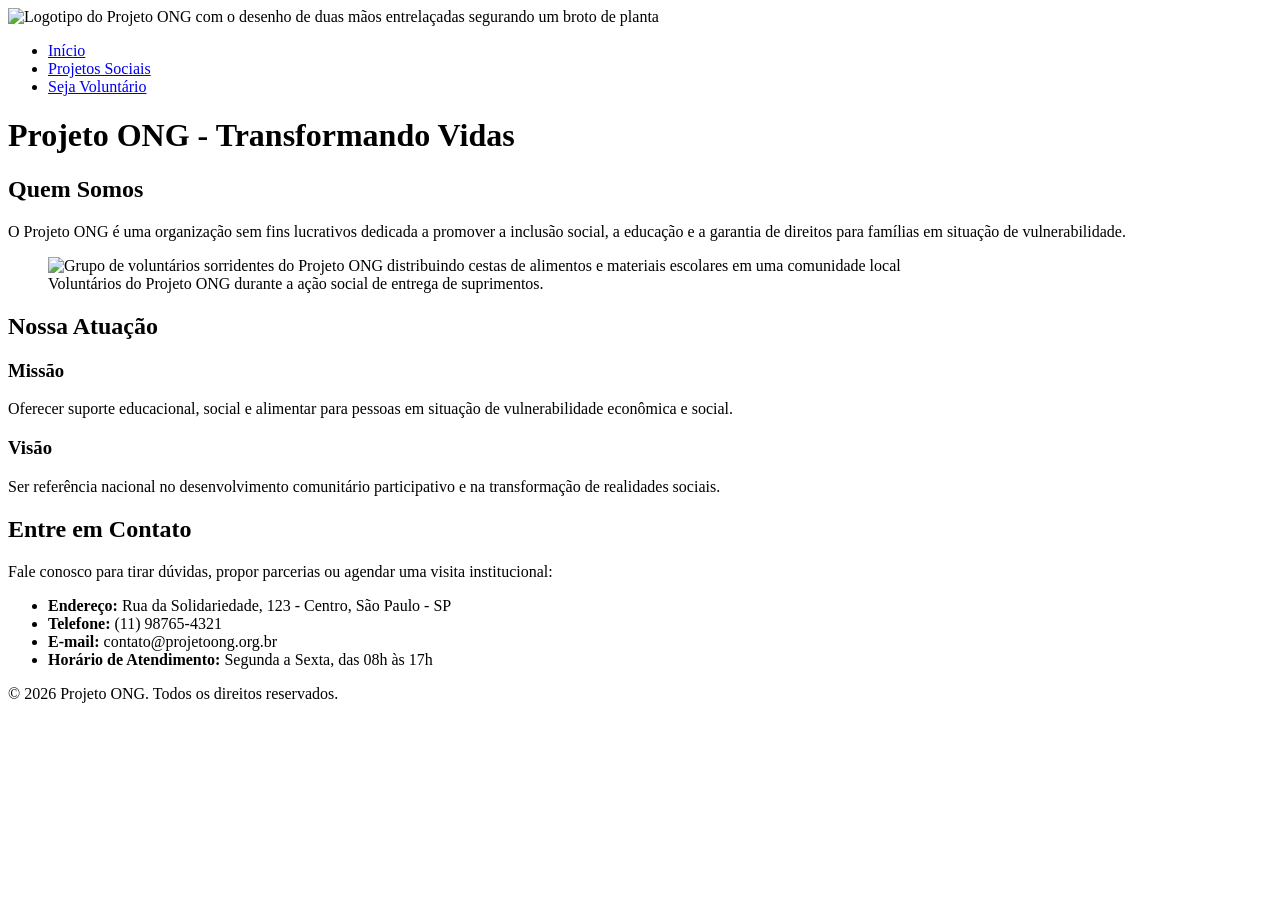
==== index.html @ 46ba3c3b "Create index.html" ====
<!DOCTYPE html>
<html lang="pt-BR">
<head>
    <meta charset="UTF-8">
    <meta name="viewport" content="width=device-width, initial-scale=1.0">
    <title>Projeto ONG - Página Inicial</title>
</head>
<body>

    <header>
        <img src="img/logo.png" alt="Logotipo do Projeto ONG com o desenho de duas mãos entrelaçadas segurando um broto de planta" width="180" height="60">
        <nav>
            <ul>
                <li><a href="index.html">Início</a></li>
                <li><a href="projetos.html">Projetos Sociais</a></li>
                <li><a href="cadastro.html">Seja Voluntário</a></li>
            </ul>
        </nav>
    </header>

    <main>
        <h1>Projeto ONG - Transformando Vidas</h1>

        <section id="apresentacao">
            <h2>Quem Somos</h2>
            <p>O Projeto ONG é uma organização sem fins lucrativos dedicada a promover a inclusão social, a educação e a garantia de direitos para famílias em situação de vulnerabilidade.</p>
            
            <figure>
                <img src="img/voluntarios-acao.jpg" alt="Grupo de voluntários sorridentes do Projeto ONG distribuindo cestas de alimentos e materiais escolares em uma comunidade local">
                <figcaption>Voluntários do Projeto ONG durante a ação social de entrega de suprimentos.</figcaption>
            </figure>
        </section>

        <section id="missao-visao-valores">
            <h2>Nossa Atuação</h2>
            <article>
                <h3>Missão</h3>
                <p>Oferecer suporte educacional, social e alimentar para pessoas em situação de vulnerabilidade econômica e social.</p>
            </article>

            <article>
                <h3>Visão</h3>
                <p>Ser referência nacional no desenvolvimento comunitário participativo e na transformação de realidades sociais.</p>
            </article>
        </section>

        <section id="contato">
            <h2>Entre em Contato</h2>
            <p>Fale conosco para tirar dúvidas, propor parcerias ou agendar uma visita institucional:</p>
            <ul>
                <li><strong>Endereço:</strong> Rua da Solidariedade, 123 - Centro, São Paulo - SP</li>
                <li><strong>Telefone:</strong> (11) 98765-4321</li>
                <li><strong>E-mail:</strong> contato@projetoong.org.br</li>
                <li><strong>Horário de Atendimento:</strong> Segunda a Sexta, das 08h às 17h</li>
            </ul>
        </section>
    </main>

    <footer>
        <p>&copy; 2026 Projeto ONG. Todos os direitos reservados.</p>
    </footer>

</body>
</html>
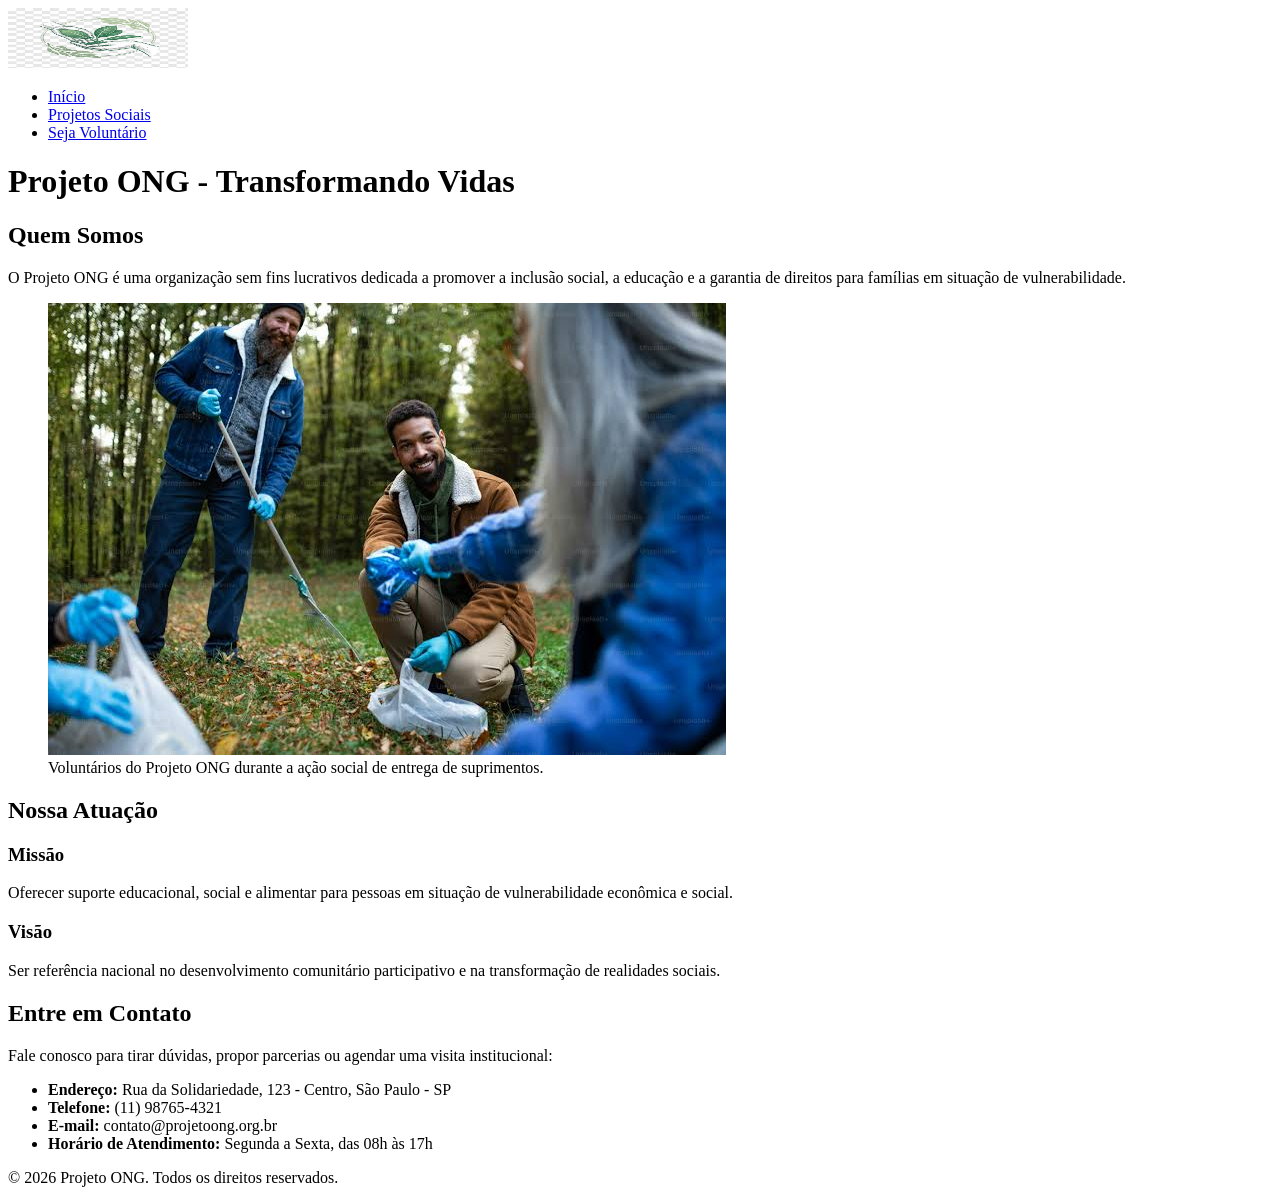
==== commit 0709c518: "Add files via upload" ====
--- a/index.html
+++ b/index.html
@@ -8,7 +8,7 @@
 <body>
 
     <header>
-        <img src="img/logo.png" alt="Logotipo do Projeto ONG com o desenho de duas mãos entrelaçadas segurando um broto de planta" width="180" height="60">
+        <img src="img/logo.png" alt="Logotipo do Projeto ONG com duas mãos entrelaçadas segurando um broto de planta" width="180" height="60">
         <nav>
             <ul>
                 <li><a href="index.html">Início</a></li>
@@ -61,4 +61,4 @@
     </footer>
 
 </body>
-</html>
+</html>
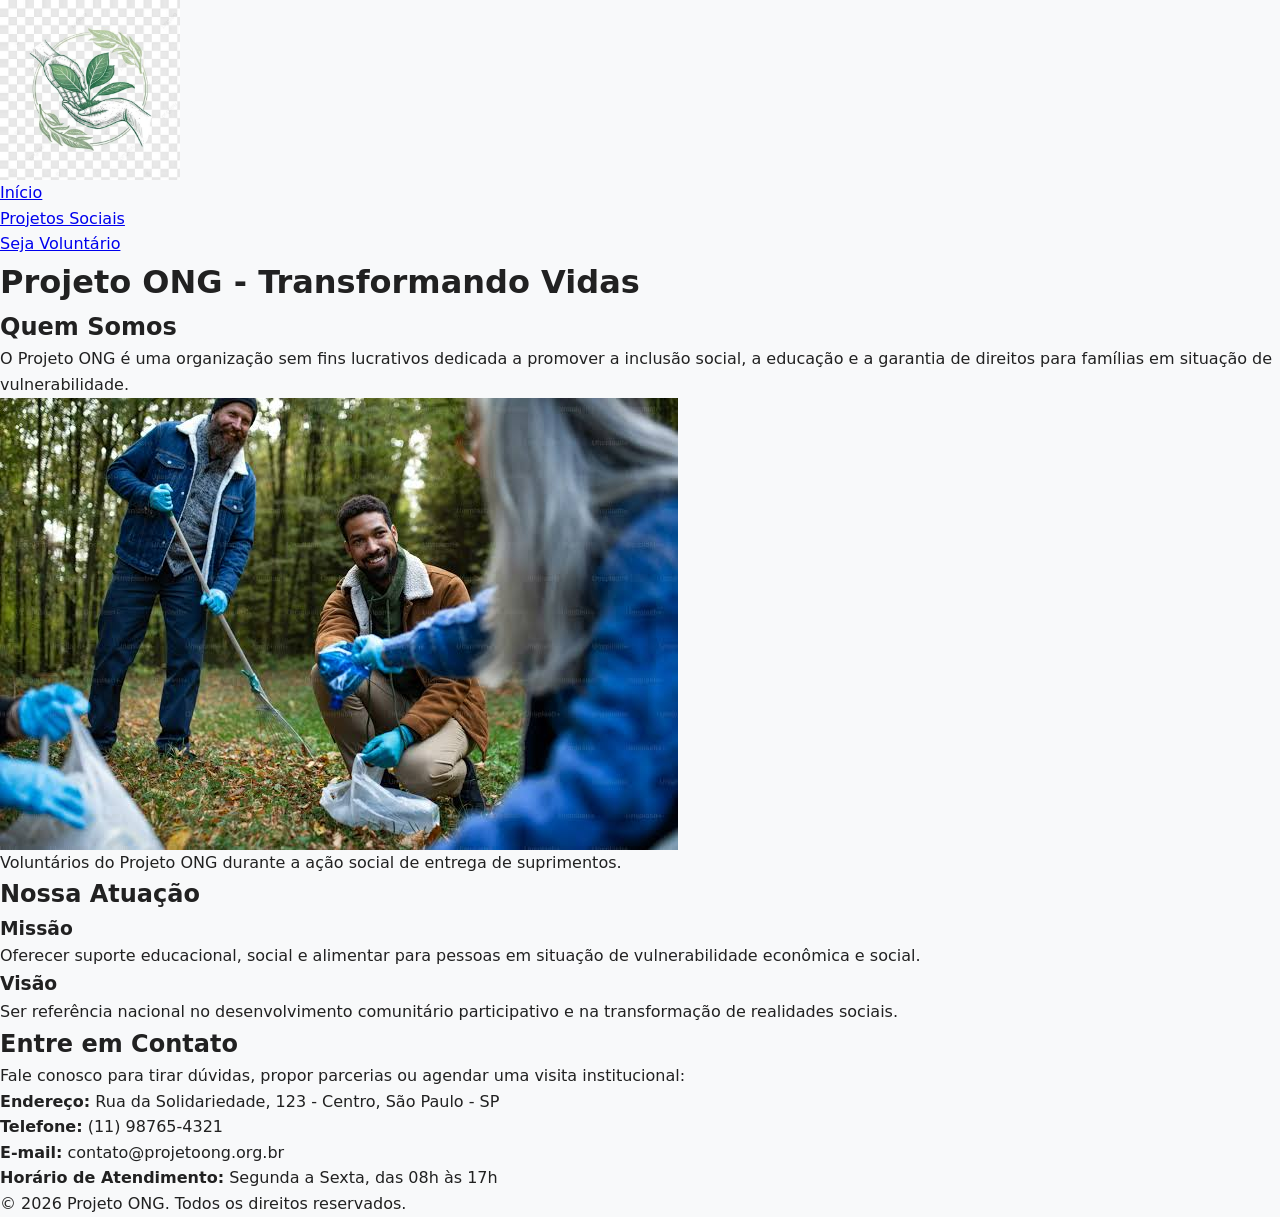
==== commit 2b1ab95d: "" ====
--- a/index.html
+++ b/index.html
@@ -1,6 +1,7 @@
 <!DOCTYPE html>
 <html lang="pt-BR">
 <head>
+    <link rel="stylesheet" href="css/main.css">
     <meta charset="UTF-8">
     <meta name="viewport" content="width=device-width, initial-scale=1.0">
     <title>Projeto ONG - Página Inicial</title>
--- a/css/main.css
+++ b/css/main.css
@@ -0,0 +1,89 @@
+/* ==========================================================================
+   1. DESIGN SYSTEM - VARIÁVEIS GLOBAIS
+   ========================================================================== */
+:root {
+    /* Cores Institucionais e Ação */
+    --cor-primaria: #1b5e20;          /* Verde Escuro (Ação principal, cabeçalho) */
+    --cor-primaria-hover: #2e7d32;    /* Verde Médio (Hover em botões primários) */
+    --cor-secundaria: #0277bd;        /* Azul Confiança (Links, tags) */
+    --cor-destaque: #e65100;          /* Laranja Engajamento (Botões de doação) */
+    
+    /* Cores Neutras e de Superfície */
+    --cor-fundo: #f8f9fa;             /* Cinza Ultra Claro (Fundo global) */
+    --cor-superficie: #ffffff;        /* Branco Puro (Cards e modais) */
+    --cor-texto-principal: #212121;  /* Preto Suave (Texto e títulos - alto contraste) */
+    --cor-texto-secundario: #546e7a; /* Cinza Fechado (Legendas e textos auxiliares) */
+    --cor-borda: #d1d5db;             /* Cinza Claro (Divisores e bordas) */
+
+    /* Escala Tipográfica (5 Patamares) */
+    --fonte-principal: 'Inter', system-ui, -apple-system, sans-serif;
+    --tamanho-h1: 2.25rem;            /* 36px */
+    --tamanho-h2: 1.75rem;            /* 28px */
+    --tamanho-h3: 1.25rem;            /* 20px */
+    --tamanho-corpo: 1rem;            /* 16px */
+    --tamanho-sm: 0.875rem;           /* 14px */
+
+    /* Espaçamentos Modulares (Escala Base 8px) */
+    --espaco-xs: 0.5rem;              /* 8px */
+    --espaco-sm: 1rem;                /* 16px */
+    --espaco-md: 1.5rem;              /* 24px */
+    --espaco-lg: 2.5rem;              /* 40px */
+    --espaco-xl: 4rem;                /* 64px */
+
+    /* Bordas e Sombras */
+    --raio-borda: 8px;
+    --sombra-card: 0 4px 12px rgba(0, 0, 0, 0.08);
+}
+
+/* ==========================================================================
+   2. RESET E REGRAS GLOBAIS
+   ========================================================================== */
+*, *::before, *::after {
+    box-sizing: border-box;
+    margin: 0;
+    padding: 0;
+}
+
+body {
+    font-family: var(--fonte-principal);
+    background-color: var(--cor-fundo);
+    color: var(--cor-texto-principal);
+    line-height: 1.6;
+}
+
+img {
+    max-width: 100%;
+    height: auto;
+    display: block;
+}
+
+/* ==========================================================================
+   3. ESTRUTURA MACRO (GRID DE 12 COLUNAS)
+   ========================================================================== */
+.container {
+    width: 100%;
+    max-width: 1200px;
+    margin: 0 auto;
+    padding: 0 var(--espaco-sm);
+}
+
+.grid-12 {
+    display: grid;
+    grid-template-columns: repeat(12, 1fr);
+    gap: var(--espaco-md);
+}
+
+/* Colunas Base (Mobile-first) */
+.col-12 { grid-column: span 12; }
+
+/* Breakpoints para Tablet e Desktop */
+@media (min-width: 768px) {
+    .col-md-6 { grid-column: span 6; }
+    .col-md-4 { grid-column: span 4; }
+}
+
+@media (min-width: 1024px) {
+    .col-lg-8 { grid-column: span 8; }
+    .col-lg-6 { grid-column: span 6; }
+    .col-lg-4 { grid-column: span 4; }
+}
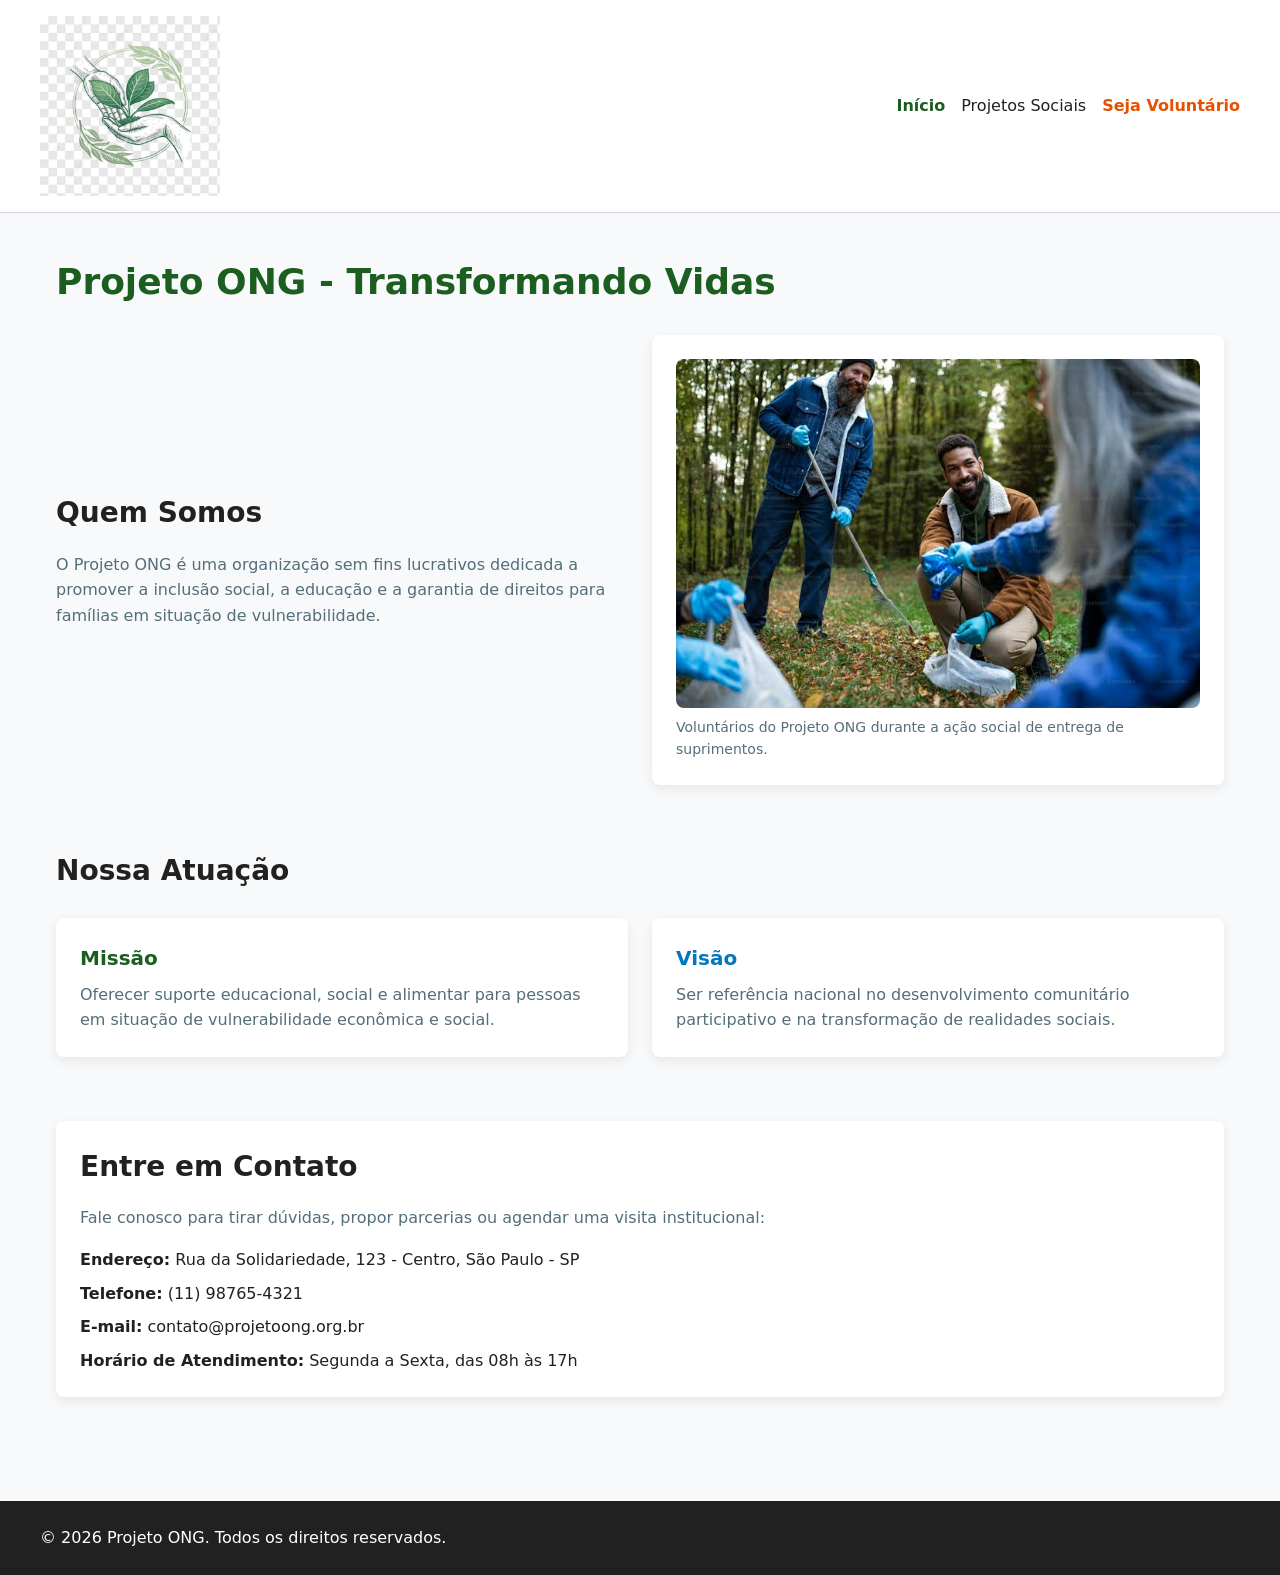
==== commit 004d46fc: "." ====
--- a/index.html
+++ b/index.html
@@ -1,54 +1,86 @@
 <!DOCTYPE html>
 <html lang="pt-BR">
 <head>
-    <link rel="stylesheet" href="css/main.css">
     <meta charset="UTF-8">
     <meta name="viewport" content="width=device-width, initial-scale=1.0">
     <title>Projeto ONG - Página Inicial</title>
+    <link rel="stylesheet" href="css/main.css">
 </head>
 <body>
 
-    <header>
-        <img src="img/logo.png" alt="Logotipo do Projeto ONG com duas mãos entrelaçadas segurando um broto de planta" width="180" height="60">
-        <nav>
-            <ul>
-                <li><a href="index.html">Início</a></li>
-                <li><a href="projetos.html">Projetos Sociais</a></li>
-                <li><a href="cadastro.html">Seja Voluntário</a></li>
-            </ul>
-        </nav>
+    <!-- Cabeçalho com Flexbox -->
+    <header style="background-color: var(--cor-superficie); border-bottom: 1px solid var(--cor-borda);">
+        <div class="container header-conteudo">
+            <img src="img/logo.png" alt="Logotipo do Projeto ONG com duas mãos entrelaçadas segurando um broto de planta" width="180" height="60">
+            <nav>
+                <ul class="nav-menu">
+                    <li><a href="index.html" style="color: var(--cor-primaria); font-weight: bold; text-decoration: none;">Início</a></li>
+                    <li><a href="projetos.html" style="color: var(--cor-texto-principal); text-decoration: none;">Projetos Sociais</a></li>
+                    <li><a href="cadastro.html" style="color: var(--cor-destaque); font-weight: bold; text-decoration: none;">Seja Voluntário</a></li>
+                </ul>
+            </nav>
+        </div>
     </header>
 
-    <main>
-        <h1>Projeto ONG - Transformando Vidas</h1>
+    <!-- Conteúdo Principal -->
+    <main class="container" style="padding-top: var(--espaco-lg); padding-bottom: var(--espaco-lg);">
+        
+        <h1 style="font-size: var(--tamanho-h1); color: var(--cor-primaria); margin-bottom: var(--espaco-md);">
+            Projeto ONG - Transformando Vidas
+        </h1>
 
-        <section id="apresentacao">
-            <h2>Quem Somos</h2>
-            <p>O Projeto ONG é uma organização sem fins lucrativos dedicada a promover a inclusão social, a educação e a garantia de direitos para famílias em situação de vulnerabilidade.</p>
+        <!-- Secção Quem Somos (Layout Grid 12 colunas) -->
+        <section id="apresentacao" class="grid-12" style="margin-bottom: var(--espaco-xl); align-items: center;">
+            <div class="col-12 col-lg-6">
+                <h2 style="font-size: var(--tamanho-h2); color: var(--cor-texto-principal); margin-bottom: var(--espaco-sm);">
+                    Quem Somos
+                </h2>
+                <p style="font-size: var(--tamanho-corpo); color: var(--cor-texto-secundario);">
+                    O Projeto ONG é uma organização sem fins lucrativos dedicada a promover a inclusão social, a educação e a garantia de direitos para famílias em situação de vulnerabilidade.
+                </p>
+            </div>
             
-            <figure>
-                <img src="img/voluntarios-acao.jpg" alt="Grupo de voluntários sorridentes do Projeto ONG distribuindo cestas de alimentos e materiais escolares em uma comunidade local">
-                <figcaption>Voluntários do Projeto ONG durante a ação social de entrega de suprimentos.</figcaption>
-            </figure>
+            <div class="col-12 col-lg-6">
+                <figure class="card-ong">
+                    <img src="img/voluntarios-acao.jpg" alt="Grupo de voluntários sorridentes do Projeto ONG distribuindo cestas de alimentos e materiais escolares em uma comunidade local" style="border-radius: var(--raio-borda);">
+                    <figcaption style="font-size: var(--tamanho-sm); color: var(--cor-texto-secundario); margin-top: var(--espaco-xs);">
+                        Voluntários do Projeto ONG durante a ação social de entrega de suprimentos.
+                    </figcaption>
+                </figure>
+            </div>
         </section>
 
-        <section id="missao-visao-valores">
-            <h2>Nossa Atuação</h2>
-            <article>
-                <h3>Missão</h3>
-                <p>Oferecer suporte educacional, social e alimentar para pessoas em situação de vulnerabilidade econômica e social.</p>
-            </article>
+        <!-- Secção Nossa Atuação (Grid 12 colunas dividida em 2 blocos) -->
+        <section id="missao-visao-valores" style="margin-bottom: var(--espaco-xl);">
+            <h2 style="font-size: var(--tamanho-h2); color: var(--cor-texto-principal); margin-bottom: var(--espaco-md);">
+                Nossa Atuação
+            </h2>
+            <div class="grid-12">
+                <article class="col-12 col-md-6 card-ong">
+                    <h3 style="font-size: var(--tamanho-h3); color: var(--cor-primaria); margin-bottom: var(--espaco-xs);">Missão</h3>
+                    <p style="font-size: var(--tamanho-corpo); color: var(--cor-texto-secundario);">
+                        Oferecer suporte educacional, social e alimentar para pessoas em situação de vulnerabilidade econômica e social.
+                    </p>
+                </article>
 
-            <article>
-                <h3>Visão</h3>
-                <p>Ser referência nacional no desenvolvimento comunitário participativo e na transformação de realidades sociais.</p>
-            </article>
+                <article class="col-12 col-md-6 card-ong">
+                    <h3 style="font-size: var(--tamanho-h3); color: var(--cor-secundaria); margin-bottom: var(--espaco-xs);">Visão</h3>
+                    <p style="font-size: var(--tamanho-corpo); color: var(--cor-texto-secundario);">
+                        Ser referência nacional no desenvolvimento comunitário participativo e na transformação de realidades sociais.
+                    </p>
+                </article>
+            </div>
         </section>
 
-        <section id="contato">
-            <h2>Entre em Contato</h2>
-            <p>Fale conosco para tirar dúvidas, propor parcerias ou agendar uma visita institucional:</p>
-            <ul>
+        <!-- Secção Contato -->
+        <section id="contato" class="card-ong">
+            <h2 style="font-size: var(--tamanho-h2); color: var(--cor-texto-principal); margin-bottom: var(--espaco-sm);">
+                Entre em Contato
+            </h2>
+            <p style="font-size: var(--tamanho-corpo); color: var(--cor-texto-secundario); margin-bottom: var(--espaco-sm);">
+                Fale conosco para tirar dúvidas, propor parcerias ou agendar uma visita institucional:
+            </p>
+            <ul style="list-style: none; display: flex; flex-direction: column; gap: var(--espaco-xs);">
                 <li><strong>Endereço:</strong> Rua da Solidariedade, 123 - Centro, São Paulo - SP</li>
                 <li><strong>Telefone:</strong> (11) 98765-4321</li>
                 <li><strong>E-mail:</strong> contato@projetoong.org.br</li>
@@ -57,8 +89,11 @@
         </section>
     </main>
 
-    <footer>
-        <p>&copy; 2026 Projeto ONG. Todos os direitos reservados.</p>
+    <!-- Rodapé com Flexbox -->
+    <footer style="background-color: var(--cor-texto-principal); color: var(--cor-superficie); margin-top: var(--espaco-xl);">
+        <div class="container footer-conteudo">
+            <p>&copy; 2026 Projeto ONG. Todos os direitos reservados.</p>
+        </div>
     </footer>
 
 </body>
--- a/css/main.css
+++ b/css/main.css
@@ -1,5 +1,5 @@
 /* ==========================================================================
-   1. DESIGN SYSTEM - VARIÁVEIS GLOBAIS
+   DESIGN SYSTEM - VARIÁVEIS GLOBAIS
    ========================================================================== */
 :root {
     /* Cores Institucionais e Ação */
@@ -36,7 +36,7 @@
 }
 
 /* ==========================================================================
-   2. RESET E REGRAS GLOBAIS
+   RESET E REGRAS GLOBAIS
    ========================================================================== */
 *, *::before, *::after {
     box-sizing: border-box;
@@ -58,7 +58,7 @@
 }
 
 /* ==========================================================================
-   3. ESTRUTURA MACRO (GRID DE 12 COLUNAS)
+   ESTRUTURA MACRO (GRID DE 12 COLUNAS)
    ========================================================================== */
 .container {
     width: 100%;
@@ -86,4 +86,55 @@
     .col-lg-8 { grid-column: span 8; }
     .col-lg-6 { grid-column: span 6; }
     .col-lg-4 { grid-column: span 4; }
+}
+
+
+/* ==========================================================================
+   COMPONENTES E ALINHAMENTOS COM FLEXBOX
+   ========================================================================== */
+
+/* Cabeçalho Principal */
+.header-conteudo {
+    display: flex;
+    justify-content: space-between;
+    align-items: center;
+    padding: var(--espaco-sm) 0;
+}
+
+/* Menu de Navegação */
+.nav-menu {
+    display: flex;
+    gap: var(--espaco-sm);
+    align-items: center;
+    list-style: none;
+}
+
+/* Cartão de Projeto */
+.card-ong {
+    display: flex;
+    flex-direction: column;
+    justify-content: space-between;
+    background-color: var(--cor-superficie);
+    border-radius: var(--raio-borda);
+    box-shadow: var(--sombra-card);
+    padding: var(--espaco-md);
+    height: 100%;
+}
+
+/* Grupo de Formulário */
+.form-grupo {
+    display: flex;
+    flex-direction: column;
+    gap: var(--espaco-xs);
+    margin-bottom: var(--espaco-sm);
+}
+
+/* Rodapé Institucional */
+.footer-conteudo {
+    display: flex;
+    flex-wrap: wrap;
+    justify-content: space-between;
+    align-items: center;
+    gap: var(--espaco-md);
+    padding: var(--espaco-md) 0;
 }
